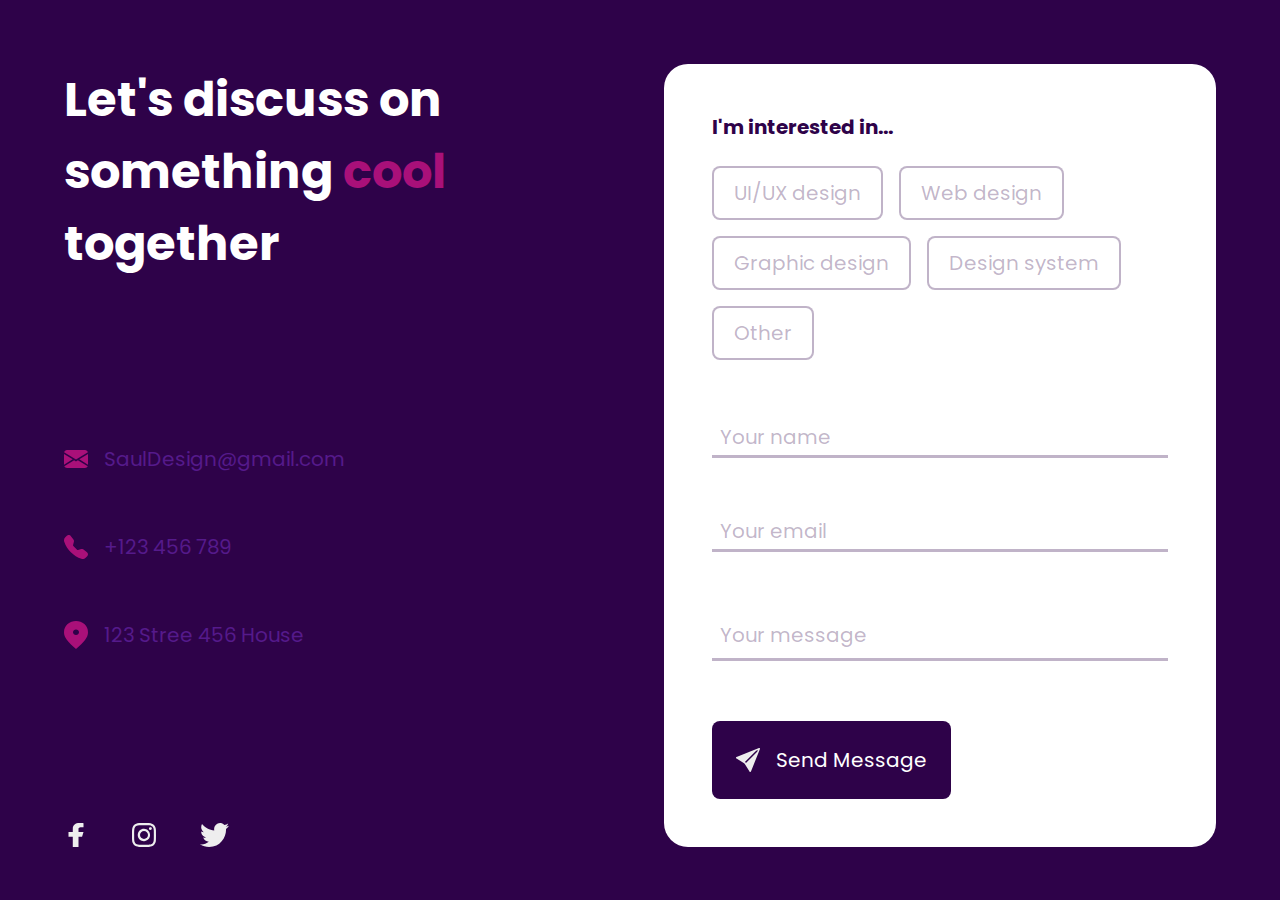
==== assets/index.html @ 5eb616b4 "Arquitetura organizada e inclusão do TypeScript" ====
<!DOCTYPE html>
<html lang="en">
  <head>
    <meta charset="UTF-8" />
    <meta http-equiv="X-UA-Compatible" content="IE=edge" />
    <meta name="viewport" content="width=device-width, initial-scale=1.0" />
    <title>Desafio 1</title>
    <link rel="stylesheet" href="/assets/css/style.css" />
    <link
      href="https://fonts.googleapis.com/css2?family=Poppins:wght@400;500;700&display=swap"
      rel="stylesheet"
    />
  </head>

  <body>
    <div class="container-2fr">
      <aside class="container-1fr">
        <h1 class="cor-0 font-large">
          Let's discuss on something <span class="cor-1">cool</span> together
        </h1>

        <ul class="contact-list flex-column">
          <li class="container-flex">
            <img src="/assets/img/email.svg" alt="" />
            <a href="">SaulDesign@gmail.com</a>
          </li>
          <li class="container-flex">
            <img src="/assets/img/phone.svg" alt="" />
            <a href="">+123 456 789</a>
          </li>
          <li class="container-flex">
            <img src="/assets/img/location.svg" alt="" />
            <a href="">123 Stree 456 House</a>
          </li>
        </ul>
        <footer>
          <ul class="container-flex" id="social-media">
            <li>
              <a href=""><img src="/assets/img/facebook.svg" alt="" /></a>
            </li>
            <li>
              <a href=""><img src="/assets/img/instagram.svg" alt="" /></a>
            </li>
            <li>
              <a href=""><img src="/assets/img/twitter.svg" alt="" /></a>
            </li>
          </ul>
        </footer>
      </aside>

      <main class="container-1fr">
        <h2 class="subtitle">I'm interested in...</h2>
        <div class="container-flex checkbox">
          <input
            type="checkbox"
            name="user-design"
            id="user-design"
            class="button-checkbox"
          />
          <label for="user-design" class="button-label">UI/UX design</label>

          <input
            type="checkbox"
            name="web-design"
            id="web-design"
            class="button-checkbox"
          />
          <label for="web-design" class="button-label">Web design</label>

          <input
            type="checkbox"
            name="graphic-design"
            id="graphic-design"
            class="button-checkbox"
          />
          <label for="graphic-design" class="button-label"
            >Graphic design</label
          >

          <input
            type="checkbox"
            name="design-system"
            id="design-system"
            class="button-checkbox"
          />
          <label for="design-system" class="button-label">Design system</label>

          <input
            type="checkbox"
            name="other"
            id="other"
            class="button-checkbox"
          />
          <label for="other" class="button-label">Other</label>
        </div>

        <form class="flex-column" id="myForm">
          <input
            type="input"
            id="name"
            name="name"
            placeholder="Your name"
            class="input-text inputs"
          />

          <input
            type="input"
            id="email"
            name="email"
            placeholder="Your email"
            class="input-text inputs"
          />

          <textarea
            id="message"
            name="message"
            placeholder="Your message"
            class="input-text inputs"
          ></textarea>

          <button type="submit" id="send-button" disabled>
            <img src="/assets/img/send.svg" alt="" class="img-send" />Send
            Message
          </button>
        </form>
      </main>
    </div>

    <script src="/index.js"></script>
  </body>
</html>
---- assets/css/style.css ----
@import url(/assets/css/reset.css);
@import url(/assets/css/root.css);
@import url(/assets/css/componentes.css);
@import url(/assets/css/aside.css);
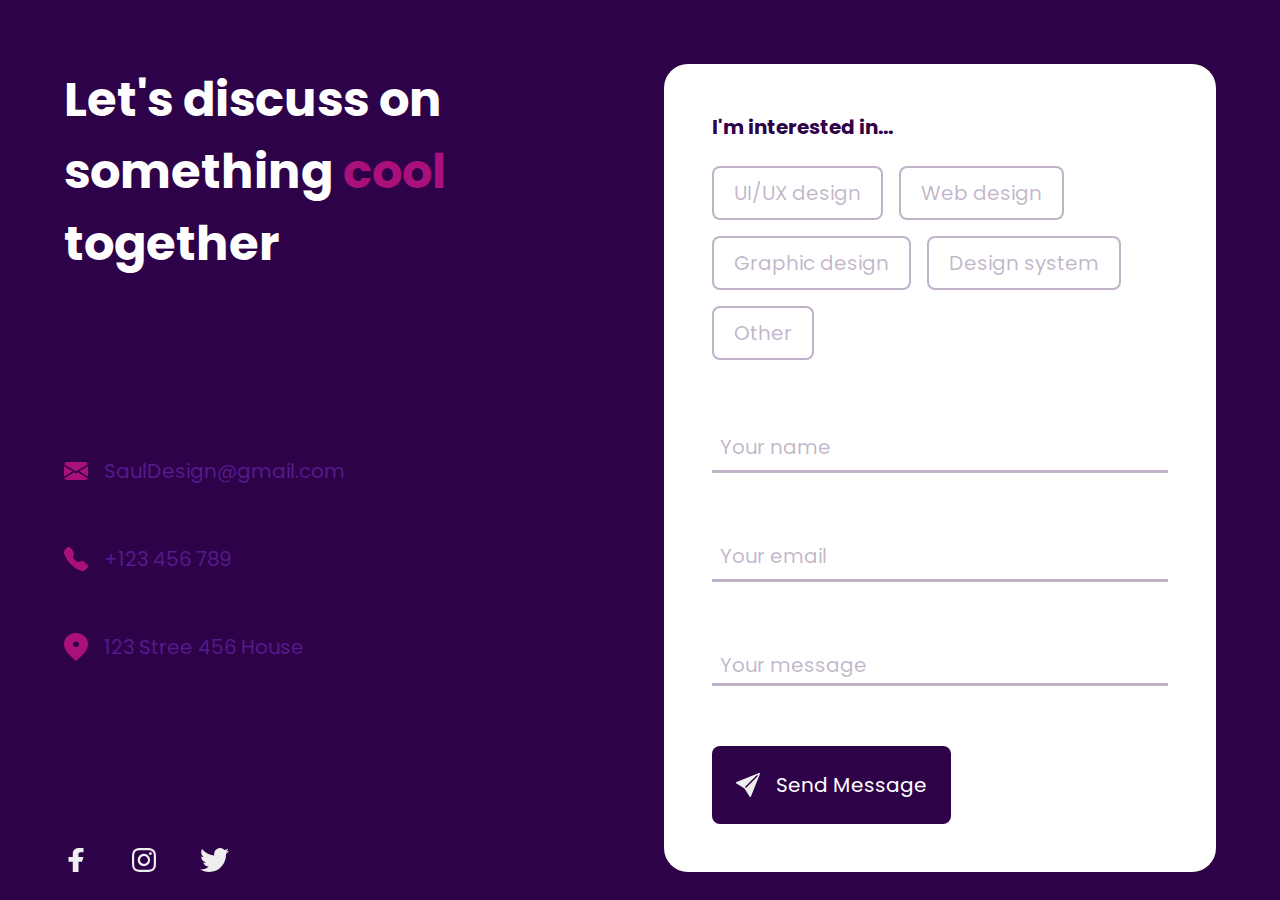
==== commit be1c6013: "Função de abrir página com dados do forms inserida e inclusão da responsibilidade para mobile" ====
--- a/assets/index.html
+++ b/assets/index.html
@@ -1,5 +1,5 @@
 <!DOCTYPE html>
-<html lang="en">
+<html lang="pt-br">
   <head>
     <meta charset="UTF-8" />
     <meta http-equiv="X-UA-Compatible" content="IE=edge" />
@@ -18,7 +18,6 @@
         <h1 class="cor-0 font-large">
           Let's discuss on something <span class="cor-1">cool</span> together
         </h1>
-
         <ul class="contact-list flex-column">
           <li class="container-flex">
             <img src="/assets/img/email.svg" alt="" />
@@ -33,19 +32,21 @@
             <a href="">123 Stree 456 House</a>
           </li>
         </ul>
-        <footer>
-          <ul class="container-flex" id="social-media">
-            <li>
-              <a href=""><img src="/assets/img/facebook.svg" alt="" /></a>
-            </li>
-            <li>
-              <a href=""><img src="/assets/img/instagram.svg" alt="" /></a>
-            </li>
-            <li>
-              <a href=""><img src="/assets/img/twitter.svg" alt="" /></a>
-            </li>
-          </ul>
-        </footer>
+        <div class="footer">
+          <footer>
+            <ul class="container-flex" id="social-media">
+              <li>
+                <a href=""><img src="/assets/img/facebook.svg" alt="" /></a>
+              </li>
+              <li>
+                <a href=""><img src="/assets/img/instagram.svg" alt="" /></a>
+              </li>
+              <li>
+                <a href=""><img src="/assets/img/twitter.svg" alt="" /></a>
+              </li>
+            </ul>
+          </footer>
+        </div>
       </aside>
 
       <main class="container-1fr">
